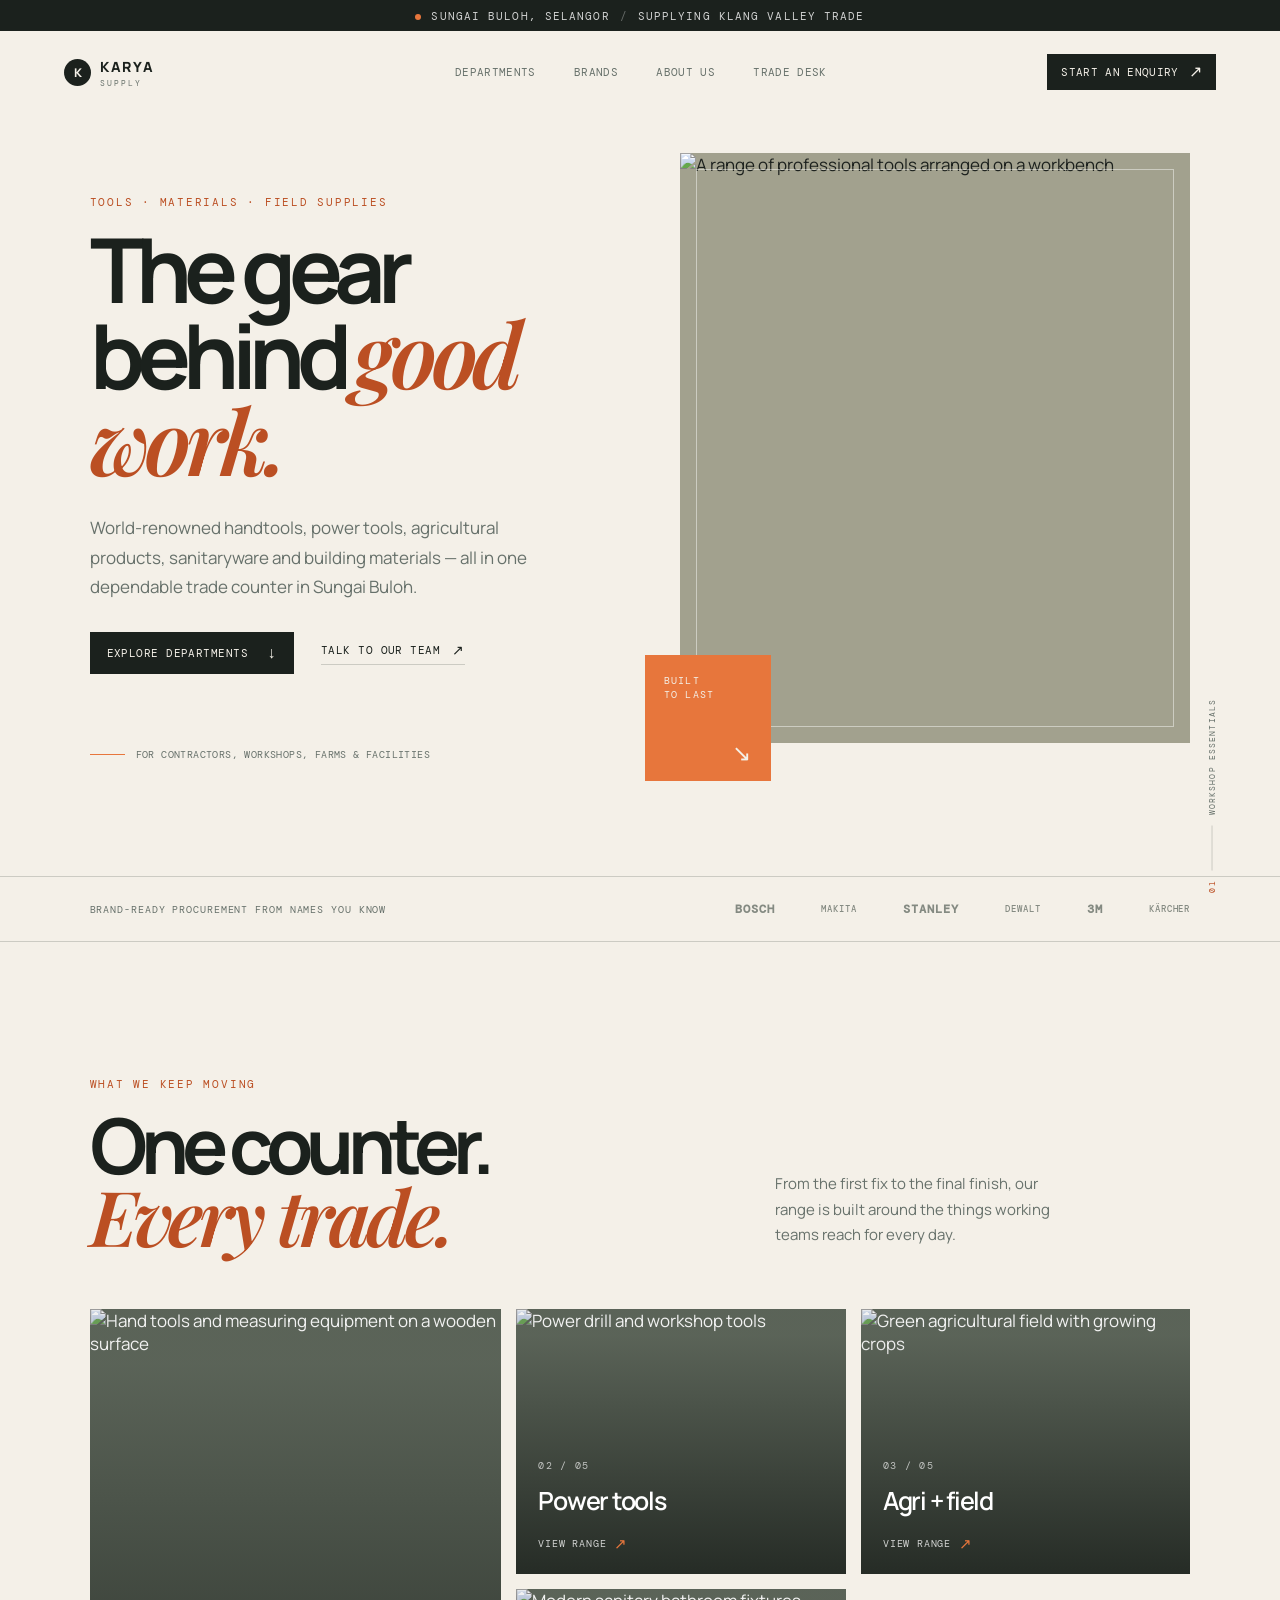
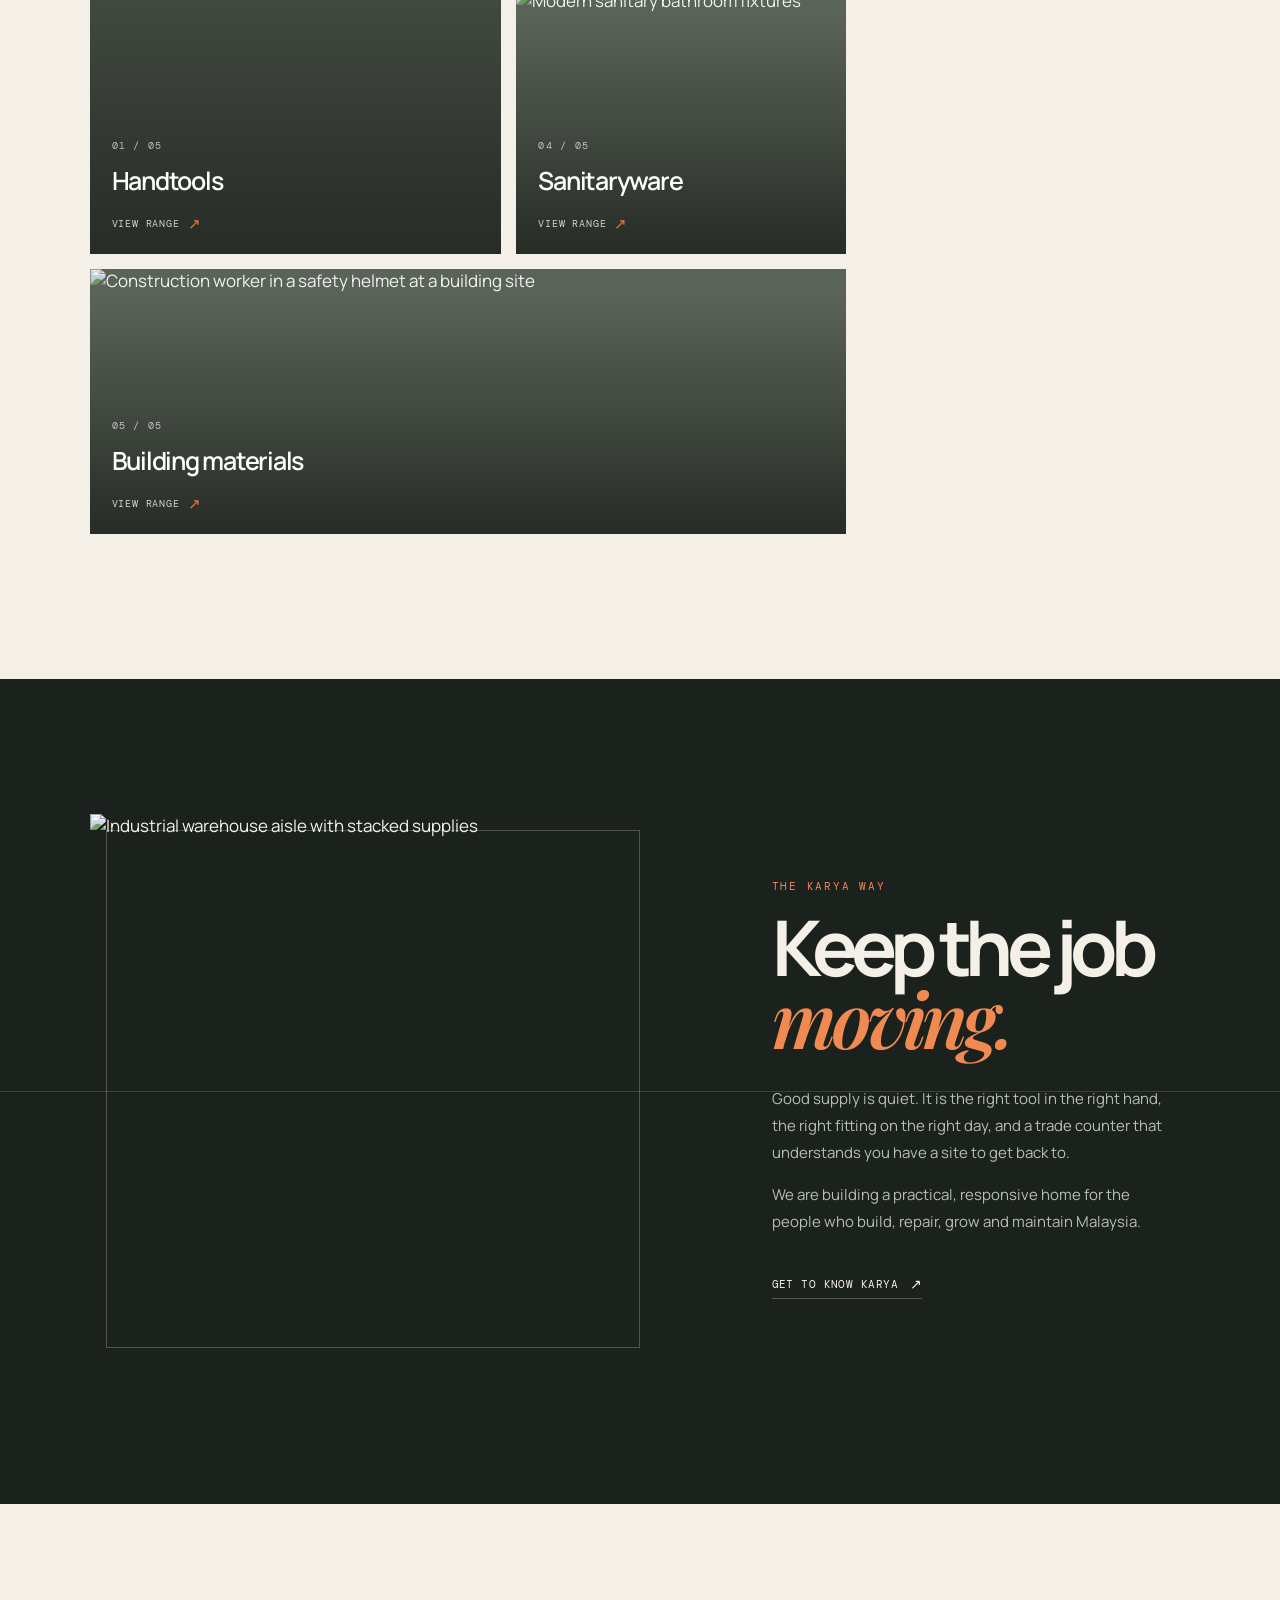
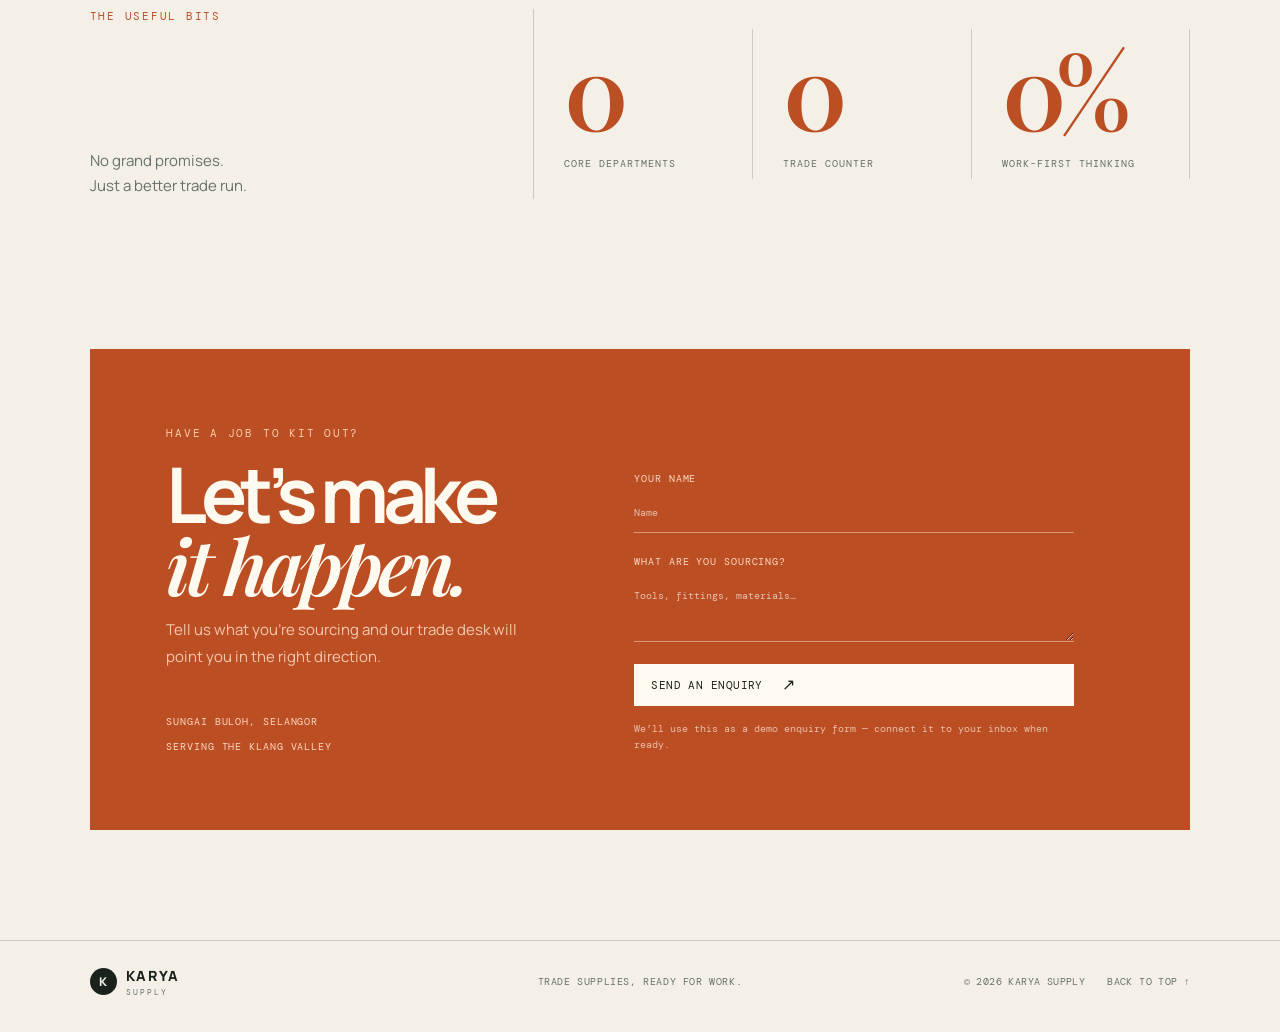
==== karya-supply/index.html @ 3ba74469 "Add files via upload" ====
<!doctype html>
<html lang="en">
  <head>
    <meta charset="UTF-8" />
    <meta name="viewport" content="width=device-width, initial-scale=1.0" />
    <meta name="theme-color" content="#f4f0e8" />
    <meta name="description" content="Karya Supply — dependable trade supplies for Sungai Buloh and the Klang Valley." />
    <title>Karya Supply — Trade supplies, ready for work</title>
    <link rel="preconnect" href="https://fonts.googleapis.com" />
    <link rel="preconnect" href="https://fonts.gstatic.com" crossorigin />
    <link href="https://fonts.googleapis.com/css2?family=DM+Mono:wght@400;500&family=Manrope:wght@400;500;600;700;800&family=Playfair+Display:ital,wght@0,600;1,600&display=swap" rel="stylesheet" />
    <style id="local-preview-fallback">
      :root { --paper:#f4f0e8; --ink:#1b211d; --muted:#67716b; --orange:#bb4f23; --serif:Georgia,serif; --mono:monospace; }
      * { box-sizing:border-box; } body { margin:0; color:var(--ink); background:var(--paper); font-family:Arial,sans-serif; } img { display:block; width:100%; height:100%; object-fit:cover; } a { color:inherit; text-decoration:none; }
      .announcement { display:flex; justify-content:center; gap:10px; padding:8px 20px; color:#fff; background:var(--ink); font:10px var(--mono); letter-spacing:.08em; text-transform:uppercase; }.announcement-dot { width:6px; height:6px; margin-top:2px; border-radius:50%; background:#e7763c; }
      .site-header { display:flex; align-items:center; justify-content:space-between; max-width:1440px; margin:auto; padding:23px 6vw; }.wordmark { display:flex; gap:9px; align-items:center; font-weight:800; letter-spacing:.12em; }.wordmark-symbol { display:grid; width:27px; height:27px; place-items:center; color:var(--paper); background:var(--ink); border-radius:50%; }.wordmark small { display:block; color:var(--muted); font:8px var(--mono); letter-spacing:.2em; }.desktop-nav { display:flex; gap:35px; color:var(--muted); font:10px var(--mono); text-transform:uppercase; }.header-cta { padding:12px 15px; color:var(--paper); background:var(--ink); font:10px var(--mono); text-transform:uppercase; }.menu-toggle,.mobile-menu { display:none; }
      .section-pad { max-width:1440px; margin:auto; padding-right:7vw; padding-left:7vw; }.hero { display:grid; grid-template-columns:.83fr 1fr; gap:8vw; align-items:center; min-height:690px; padding-top:40px; padding-bottom:95px; }.eyebrow { margin:0 0 18px; color:var(--orange); font:10px var(--mono); letter-spacing:.14em; text-transform:uppercase; }.hero-title,h2 { margin:0; font-size:clamp(55px,7vw,105px); letter-spacing:-.08em; line-height:.93; }.hero-title em,h2 em { color:var(--orange); font-family:var(--serif); }.hero-lede { max-width:440px; margin:30px 0; color:var(--muted); line-height:1.7; }.hero-actions { display:flex; gap:25px; align-items:center; }.button { display:inline-flex; gap:18px; padding:15px 17px; border:0; font:10px var(--mono); text-transform:uppercase; }.button-dark { color:var(--paper); background:var(--ink); }.hero-footnote { display:flex; gap:10px; align-items:center; margin-top:72px; color:var(--muted); font:9px var(--mono); text-transform:uppercase; }.line { width:35px; height:1px; background:var(--orange); }
      .hero-media-wrap { position:relative; padding:0 0 38px 35px; }.hero-media { height:590px; overflow:hidden; }.hero-stamp { position:absolute; bottom:0; left:0; display:flex; width:126px; height:126px; flex-direction:column; justify-content:space-between; padding:19px; color:var(--paper); background:#e7763c; font:10px/1.35 var(--mono); letter-spacing:.12em; }.hero-label { position:absolute; right:-25px; bottom:80px; color:var(--muted); font:8px var(--mono); letter-spacing:.1em; transform:rotate(-90deg); }.brand-strip { display:flex; justify-content:space-between; align-items:center; max-width:1440px; margin:auto; padding:24px 7vw; border-block:1px solid rgba(27,33,29,.18); color:var(--muted); font:9px var(--mono); text-transform:uppercase; }.brand-list { display:flex; gap:35px; align-items:center; color:#697169; font-weight:800; }.departments { padding-top:120px; padding-bottom:130px; }.section-heading { display:flex; justify-content:space-between; align-items:end; margin-bottom:50px; }.section-intro { max-width:310px; color:var(--muted); line-height:1.7; }.category-grid { display:grid; grid-template-columns:1.25fr 1fr 1fr; grid-auto-rows:265px; gap:15px; }.category-card { position:relative; overflow:hidden; color:#fff; background:#66705f; }.category-card img { filter:saturate(.65); transition:transform .6s ease; }.category-card:hover img { transform:scale(1.05); }.category-shade { position:absolute; inset:0; background:linear-gradient(180deg,transparent 15%,rgba(20,25,21,.8)); }.category-content { position:absolute; right:22px; bottom:20px; left:22px; }.category-index { font:9px var(--mono); color:#fff9; }.category-card h3 { margin:12px 0; font-size:25px; }.category-link { font:9px var(--mono); text-transform:uppercase; }.category-large { grid-row:span 2; }.category-wide { grid-column:span 2; }.split-story { display:grid; grid-template-columns:1.15fr .85fr; gap:9vw; align-items:center; max-width:none; padding-top:135px; padding-bottom:140px; color:var(--paper); background:var(--ink); }.story-media { height:550px; }.story-copy { max-width:400px; }.story-copy p:not(.eyebrow) { color:#b7beb7; line-height:1.8; }.numbers { display:grid; grid-template-columns:.7fr 1.3fr; gap:90px; padding-top:105px; padding-bottom:120px; }.numbers-grid { display:grid; grid-template-columns:repeat(3,1fr); border-left:1px solid rgba(27,33,29,.18); }.number-item { padding:20px 30px; border-right:1px solid rgba(27,33,29,.18); }.number-item strong { color:var(--orange); font:600 clamp(60px,8vw,105px) var(--serif); }.number-item span { display:block; margin-top:15px; color:var(--muted); font:9px var(--mono); text-transform:uppercase; }.contact { padding-top:30px; padding-bottom:110px; }.contact-panel { display:grid; grid-template-columns:.9fr 1.1fr; gap:8%; padding:6vw; color:var(--paper); background:var(--orange); }.contact-copy h2 em { color:var(--paper); }.contact-copy p:not(.eyebrow) { color:#f6c7af; line-height:1.7; }.enquiry-form { display:flex; flex-direction:column; gap:22px; max-width:440px; }.enquiry-form label { color:#ffd8c1; font:9px var(--mono); text-transform:uppercase; }.enquiry-form input,.enquiry-form textarea { display:block; width:100%; margin-top:8px; padding:13px 0; color:#fff; border:0; border-bottom:1px solid #fff8; background:transparent; }.form-note { color:#fff9; font:9px/1.6 var(--mono); }.site-footer { display:grid; grid-template-columns:1fr 1fr 1fr; gap:20px; padding:25px 7vw 35px; border-top:1px solid rgba(27,33,29,.18); }.site-footer p,.footer-right { color:var(--muted); font:9px var(--mono); text-transform:uppercase; }.site-footer p { text-align:center; }.footer-right { display:flex; gap:20px; justify-content:flex-end; }
      @media (max-width:720px) { .desktop-nav,.header-cta { display:none; }.hero { display:block; min-height:auto; padding-top:60px; }.hero-media-wrap { margin-top:45px; }.hero-media { height:120vw; min-height:430px; }.brand-strip,.section-heading { display:block; }.brand-list { flex-wrap:wrap; margin-top:18px; }.category-grid { grid-template-columns:1fr 1fr; grid-auto-rows:210px; }.category-large { grid-row:span 2; }.category-wide { grid-column:span 2; }.split-story,.numbers,.contact-panel { display:block; }.story-media { height:70vw; min-height:330px; margin-bottom:50px; }.numbers-grid { margin-top:35px; }.number-item { padding:10px; }.site-footer { display:block; }.site-footer p { text-align:left; }.footer-right { justify-content:flex-start; margin-top:15px; } }
    </style>
    <link rel="stylesheet" href="./styles.css" />
    <style id="type-scale-overrides">
      body { font-size: 17px; }
      .announcement { font-size: 11px; }
      .wordmark { font-size: 14px; }
      .wordmark small { font-size: 8px; }
      .desktop-nav, .header-cta { font-size: 11px; }
      .eyebrow { font-size: 11px; }
      .hero-lede { font-size: 17px; }
      .button, .text-link { font-size: 11px; }
      .hero-footnote { font-size: 10px; }
      .brand-strip p, .category-index, .category-link, .contact-meta { font-size: 10px; }
      .section-intro, .story-copy > p:not(.eyebrow), .numbers-note, .contact-copy > p:not(.eyebrow) { font-size: 15px; }
      .number-item span, .form-note, .site-footer > p, .footer-right { font-size: 10px; }
      .enquiry-form label { font-size: 10px; }
      .site-footer { font-size: 12px; }
      @media (max-width: 440px) { .announcement { font-size: 10px; } .hero-lede { font-size: 16px; } }
    </style>
  </head>
  <body>
    <div class="announcement"><span class="announcement-dot"></span> Sungai Buloh, Selangor <span class="announcement-separator">/</span> Supplying Klang Valley trade</div>
    <header class="site-header" id="top">
      <a class="wordmark" href="#top" aria-label="Karya Supply home"><span class="wordmark-symbol">K</span><span>KARYA <small>SUPPLY</small></span></a>
      <nav class="desktop-nav" aria-label="Main navigation">
        <a href="#departments">Departments</a>
        <a href="#brands">Brands</a>
        <a href="#about">About us</a>
        <a href="#contact">Trade desk</a>
      </nav>
      <a class="header-cta" href="#contact">Start an enquiry <span>↗</span></a>
      <button class="menu-toggle" type="button" aria-label="Open menu" aria-expanded="false"><span></span><span></span></button>
    </header>

    <main>
      <section class="hero section-pad">
        <div class="hero-copy">
          <p class="eyebrow hero-eyebrow">Tools · materials · field supplies</p>
          <h1 class="hero-title">The gear<br />behind <em>good work.</em></h1>
          <p class="hero-lede">World-renowned handtools, power tools, agricultural products, sanitaryware and building materials — all in one dependable trade counter in Sungai Buloh.</p>
          <div class="hero-actions">
            <a class="button button-dark" href="#departments">Explore departments <span>↓</span></a>
            <a class="text-link" href="#contact">Talk to our team <span>↗</span></a>
          </div>
          <div class="hero-footnote"><span class="line"></span><span>For contractors, workshops, farms &amp; facilities</span></div>
        </div>
        <div class="hero-media-wrap">
          <div class="hero-media image-frame"><img src="https://images.unsplash.com/photo-1586864387967-d02ef85d93e8?auto=format&fit=crop&w=1200&q=85" alt="A range of professional tools arranged on a workbench" /></div>
          <div class="hero-stamp"><span>BUILT<br />TO LAST</span><span class="stamp-arrow">↘</span></div>
          <div class="hero-label"><span>01</span><span class="hero-label-line"></span><span>WORKSHOP ESSENTIALS</span></div>
        </div>
      </section>

      <section class="brand-strip" id="brands" aria-label="Leading global brands">
        <p>Brand-ready procurement from names you know</p>
        <div class="brand-list"><span>BOSCH</span><span>MAKITA</span><span>STANLEY</span><span>DEWALT</span><span>3M</span><span>KÄRCHER</span></div>
      </section>

      <section class="departments section-pad" id="departments">
        <div class="section-heading">
          <div><p class="eyebrow">What we keep moving</p><h2>One counter.<br /><em>Every trade.</em></h2></div>
          <p class="section-intro">From the first fix to the final finish, our range is built around the things working teams reach for every day.</p>
        </div>
        <div class="category-grid">
          <a class="category-card category-large reveal-card" href="#contact">
            <img src="https://images.unsplash.com/photo-1581147036324-c17ac41a2e4a?auto=format&fit=crop&w=1200&q=85" alt="Hand tools and measuring equipment on a wooden surface" loading="lazy" />
            <div class="category-shade"></div><div class="category-content"><span class="category-index">01 / 05</span><h3>Handtools</h3><span class="category-link">View range <b>↗</b></span></div>
          </a>
          <a class="category-card reveal-card" href="#contact">
            <img src="https://images.unsplash.com/photo-1504148455328-c376907d081c?auto=format&fit=crop&w=900&q=85" alt="Power drill and workshop tools" loading="lazy" />
            <div class="category-shade"></div><div class="category-content"><span class="category-index">02 / 05</span><h3>Power tools</h3><span class="category-link">View range <b>↗</b></span></div>
          </a>
          <a class="category-card reveal-card" href="#contact">
            <img src="https://images.unsplash.com/photo-1592982537447-6f2a6a0a92a1?auto=format&fit=crop&w=900&q=85" alt="Green agricultural field with growing crops" loading="lazy" />
            <div class="category-shade"></div><div class="category-content"><span class="category-index">03 / 05</span><h3>Agri + field</h3><span class="category-link">View range <b>↗</b></span></div>
          </a>
          <a class="category-card reveal-card" href="#contact">
            <img src="https://images.unsplash.com/photo-1584622650111-993a426fbf0a?auto=format&fit=crop&w=900&q=85" alt="Modern sanitary bathroom fixtures" loading="lazy" />
            <div class="category-shade"></div><div class="category-content"><span class="category-index">04 / 05</span><h3>Sanitaryware</h3><span class="category-link">View range <b>↗</b></span></div>
          </a>
          <a class="category-card category-wide reveal-card" href="#contact">
            <img src="https://images.unsplash.com/photo-1504917595217-d4dc5ebe6122?auto=format&fit=crop&w=1200&q=85" alt="Construction worker in a safety helmet at a building site" loading="lazy" />
            <div class="category-shade"></div><div class="category-content"><span class="category-index">05 / 05</span><h3>Building materials</h3><span class="category-link">View range <b>↗</b></span></div>
          </a>
        </div>
      </section>

      <section class="split-story section-pad" id="about">
        <div class="story-media image-frame reveal-image"><img src="https://images.unsplash.com/photo-1586528116311-ad8dd3c8310d?auto=format&fit=crop&w=1200&q=85" alt="Industrial warehouse aisle with stacked supplies" loading="lazy" /></div>
        <div class="story-copy">
          <p class="eyebrow">The Karya way</p>
          <h2>Keep the job<br /><em>moving.</em></h2>
          <p>Good supply is quiet. It is the right tool in the right hand, the right fitting on the right day, and a trade counter that understands you have a site to get back to.</p>
          <p>We are building a practical, responsive home for the people who build, repair, grow and maintain Malaysia.</p>
          <a class="text-link text-link-dark" href="#contact">Get to know Karya <span>↗</span></a>
        </div>
      </section>

      <section class="numbers section-pad">
        <div class="numbers-head"><p class="eyebrow">The useful bits</p><p class="numbers-note">No grand promises.<br />Just a better trade run.</p></div>
        <div class="numbers-grid">
          <div class="number-item"><strong data-count="5">0</strong><span>core departments</span></div>
          <div class="number-item"><strong data-count="1">0</strong><span>trade counter</span></div>
          <div class="number-item"><strong data-count="100" data-suffix="%">0%</strong><span>work-first thinking</span></div>
        </div>
      </section>

      <section class="contact section-pad" id="contact">
        <div class="contact-panel">
          <div class="contact-copy"><p class="eyebrow">Have a job to kit out?</p><h2>Let’s make<br /><em>it happen.</em></h2><p>Tell us what you’re sourcing and our trade desk will point you in the right direction.</p><div class="contact-meta"><span>Sungai Buloh, Selangor</span><span>Serving the Klang Valley</span></div></div>
          <form class="enquiry-form" id="enquiryForm">
            <label>Your name<input name="name" type="text" placeholder="Name" required /></label>
            <label>What are you sourcing?<textarea name="message" placeholder="Tools, fittings, materials…" rows="3" required></textarea></label>
            <button class="button button-light" type="submit">Send an enquiry <span>↗</span></button>
            <p class="form-note" id="formNote" aria-live="polite">We’ll use this as a demo enquiry form — connect it to your inbox when ready.</p>
          </form>
        </div>
      </section>
    </main>

    <footer class="site-footer"><a class="wordmark wordmark-footer" href="#top"><span class="wordmark-symbol">K</span><span>KARYA <small>SUPPLY</small></span></a><p>Trade supplies, ready for work.</p><div class="footer-right"><span>© 2026 Karya Supply</span><a href="#top">Back to top ↑</a></div></footer>
    <div class="mobile-menu" aria-hidden="true"><a href="#departments">Departments</a><a href="#brands">Brands</a><a href="#about">About us</a><a href="#contact">Trade desk</a></div>

    <script src="https://cdn.jsdelivr.net/npm/gsap@3.15.0/dist/gsap.min.js"></script>
    <script src="https://cdn.jsdelivr.net/npm/gsap@3.15.0/dist/ScrollTrigger.min.js"></script>
    <script src="./script.js"></script>
  </body>
</html>
---- karya-supply/styles.css ----
:root {
  --paper: #f4f0e8;
  --paper-deep: #e9e4d8;
  --ink: #1b211d;
  --muted: #67716b;
  --line: rgba(27, 33, 29, .18);
  --orange: #e7763c;
  --orange-dark: #bb4f23;
  --cream: #fffaf0;
  --serif: 'Playfair Display', Georgia, serif;
  --sans: 'Manrope', Arial, sans-serif;
  --mono: 'DM Mono', monospace;
}

* { box-sizing: border-box; }
html { scroll-behavior: smooth; }
body { margin: 0; min-width: 320px; color: var(--ink); background: var(--paper); font-family: var(--sans); }
body.menu-open { overflow: hidden; }
img { display: block; width: 100%; height: 100%; object-fit: cover; }
a { color: inherit; text-decoration: none; }
button, input, textarea { font: inherit; }
button { cursor: pointer; }

.announcement { display: flex; justify-content: center; align-items: center; gap: 10px; min-height: 31px; padding: 7px 20px; color: rgba(255,255,255,.8); background: var(--ink); font-family: var(--mono); font-size: 9px; letter-spacing: .1em; text-align: center; text-transform: uppercase; }
.announcement-dot { width: 6px; height: 6px; border-radius: 50%; background: var(--orange); }.announcement-separator { color: rgba(255,255,255,.32); }
.site-header { position: relative; z-index: 10; display: flex; align-items: center; justify-content: space-between; max-width: 1440px; margin: 0 auto; padding: 23px clamp(22px, 5vw, 70px); }
.wordmark { display: inline-flex; gap: 9px; align-items: center; font-size: 12px; font-weight: 800; letter-spacing: .12em; }.wordmark small { display: block; margin-top: 2px; color: var(--muted); font-family: var(--mono); font-size: 7px; font-weight: 400; letter-spacing: .26em; }.wordmark-symbol { display: grid; width: 27px; height: 27px; place-items: center; color: var(--paper); background: var(--ink); border-radius: 50%; font-size: 12px; font-weight: 800; letter-spacing: 0; }
.desktop-nav { display: flex; gap: clamp(20px, 3vw, 45px); margin-left: 80px; color: var(--muted); font-family: var(--mono); font-size: 9px; letter-spacing: .03em; text-transform: uppercase; }.desktop-nav a, .footer-right a { transition: color .2s ease; }.desktop-nav a:hover, .footer-right a:hover { color: var(--orange-dark); }
.header-cta { display: inline-flex; gap: 10px; align-items: center; padding: 11px 14px; color: var(--paper); background: var(--ink); font-family: var(--mono); font-size: 9px; letter-spacing: .03em; text-transform: uppercase; transition: background .2s ease, transform .2s ease; }.header-cta:hover { background: var(--orange-dark); transform: translateY(-2px); }.header-cta span, .button span { font-size: 16px; line-height: .6; }
.menu-toggle { display: none; border: 0; background: transparent; }.menu-toggle span { display: block; width: 23px; height: 1px; margin: 5px 0; background: var(--ink); }

.section-pad { max-width: 1440px; margin: 0 auto; padding-right: clamp(22px, 7vw, 118px); padding-left: clamp(22px, 7vw, 118px); }
.hero { display: grid; grid-template-columns: minmax(300px, .83fr) minmax(400px, 1fr); gap: clamp(45px, 8vw, 150px); align-items: center; min-height: 690px; padding-top: 40px; padding-bottom: 95px; }.hero-copy { padding: 22px 0 0; }.eyebrow { margin: 0 0 18px; color: var(--orange-dark); font-family: var(--mono); font-size: 9px; letter-spacing: .16em; text-transform: uppercase; }.hero-title, h2 { margin: 0; font-size: clamp(55px, 7vw, 105px); font-weight: 700; letter-spacing: -.085em; line-height: .93; }.hero-title em, h2 em { color: var(--orange-dark); font-family: var(--serif); font-weight: 600; letter-spacing: -.06em; }.hero-lede { max-width: 440px; margin: 30px 0 30px; color: var(--muted); font-size: 15px; line-height: 1.75; }.hero-actions { display: flex; gap: 27px; align-items: center; }.button { display: inline-flex; gap: 19px; align-items: center; border: 0; padding: 14px 17px; font-family: var(--mono); font-size: 9px; letter-spacing: .04em; text-transform: uppercase; transition: background .2s ease, color .2s ease, transform .2s ease; }.button:hover { transform: translateY(-2px); }.button-dark { color: var(--paper); background: var(--ink); }.button-dark:hover { background: var(--orange-dark); }.button-light { color: var(--ink); background: var(--cream); }.button-light:hover { color: var(--cream); background: var(--orange); }.text-link { display: inline-flex; gap: 12px; align-items: center; border-bottom: 1px solid var(--line); padding-bottom: 5px; font-family: var(--mono); font-size: 9px; letter-spacing: .04em; text-transform: uppercase; transition: color .2s ease, border-color .2s ease; }.text-link:hover { color: var(--orange-dark); border-color: var(--orange-dark); }.text-link span { font-size: 14px; }.hero-footnote { display: flex; gap: 11px; align-items: center; margin-top: 74px; color: var(--muted); font-family: var(--mono); font-size: 8px; letter-spacing: .04em; text-transform: uppercase; }.line { display: block; width: 35px; height: 1px; background: var(--orange); }
.hero-media-wrap { position: relative; padding: 0 0 38px 35px; }.hero-media { height: min(590px, 62vw); min-height: 480px; overflow: hidden; background: #a2a18e; }.hero-media img { filter: saturate(.78); }.image-frame { position: relative; }.image-frame::before { position: absolute; z-index: 1; inset: 16px; border: 1px solid rgba(255,255,255,.45); pointer-events: none; content: ''; }.hero-stamp { position: absolute; z-index: 2; bottom: 0; left: 0; display: flex; width: 126px; height: 126px; flex-direction: column; justify-content: space-between; padding: 19px; color: var(--paper); background: var(--orange); font-family: var(--mono); font-size: 10px; line-height: 1.35; letter-spacing: .12em; }.stamp-arrow { align-self: flex-end; font-size: 23px; line-height: .8; }.hero-label { position: absolute; right: -26px; bottom: 82px; display: flex; gap: 10px; align-items: center; color: var(--muted); font-family: var(--mono); font-size: 8px; letter-spacing: .14em; text-transform: uppercase; transform: rotate(-90deg); transform-origin: right bottom; }.hero-label > span:first-child { color: var(--orange-dark); }.hero-label-line { display: block; width: 45px; height: 1px; background: var(--line); }

.brand-strip { display: flex; align-items: center; justify-content: space-between; max-width: 1440px; margin: 0 auto; padding: 24px clamp(22px, 7vw, 118px); border-top: 1px solid var(--line); border-bottom: 1px solid var(--line); }.brand-strip p { margin: 0; color: var(--muted); font-family: var(--mono); font-size: 8px; letter-spacing: .09em; text-transform: uppercase; }.brand-list { display: flex; gap: clamp(18px, 3.6vw, 52px); align-items: center; color: #697169; font-size: 12px; font-weight: 800; letter-spacing: .08em; opacity: .8; }.brand-list span:nth-child(even) { font-size: 9px; font-weight: 500; }

.departments { padding-top: 135px; padding-bottom: 145px; }.section-heading { display: flex; align-items: flex-end; justify-content: space-between; margin-bottom: 55px; }.section-heading h2, .story-copy h2, .contact-copy h2 { font-size: clamp(48px, 6vw, 82px); }.section-intro { max-width: 305px; margin: 0 10% 6px 0; color: var(--muted); font-size: 13px; line-height: 1.7; }.category-grid { display: grid; grid-template-columns: 1.25fr 1fr 1fr; grid-auto-rows: 265px; gap: 15px; }.category-card { position: relative; min-height: 255px; overflow: hidden; color: #fff; background: #5f685c; }.category-card img { transition: transform .7s cubic-bezier(.2,.7,.2,1); filter: saturate(.65); }.category-card:hover img { transform: scale(1.05); }.category-shade { position: absolute; inset: 0; background: linear-gradient(180deg, rgba(20,25,21,.06) 10%, rgba(20,25,21,.76) 100%); }.category-content { position: absolute; right: 22px; bottom: 20px; left: 22px; }.category-index { display: block; margin-bottom: 11px; color: rgba(255,255,255,.68); font-family: var(--mono); font-size: 8px; letter-spacing: .13em; }.category-card h3 { margin: 0 0 16px; font-size: 25px; font-weight: 600; letter-spacing: -.05em; }.category-link { display: flex; gap: 8px; align-items: center; color: rgba(255,255,255,.78); font-family: var(--mono); font-size: 8px; letter-spacing: .08em; text-transform: uppercase; }.category-link b { color: var(--orange); font-size: 15px; font-weight: 400; }.category-large { grid-row: span 2; }.category-wide { grid-column: span 2; }

.split-story { display: grid; grid-template-columns: 1.15fr .85fr; gap: clamp(45px, 9vw, 145px); align-items: center; padding-top: 135px; padding-bottom: 140px; color: var(--paper); background: var(--ink); }.split-story::before { position: absolute; left: 0; width: 100vw; height: 1px; background: rgba(255,255,255,.14); content: ''; }.split-story { position: relative; }.story-media { height: 550px; overflow: hidden; }.story-media img { filter: saturate(.58); }.split-story .image-frame::before { border-color: rgba(255,255,255,.23); }.story-copy { max-width: 400px; }.story-copy .eyebrow { color: #ee8956; }.story-copy h2 em { color: #f18a51; }.story-copy > p:not(.eyebrow) { color: #b7beb7; font-size: 13px; line-height: 1.8; }.story-copy h2 + p { margin-top: 29px; }.text-link-dark { margin-top: 25px; color: var(--paper); border-color: rgba(255,255,255,.25); }

.numbers { display: grid; grid-template-columns: .7fr 1.3fr; gap: 90px; padding-top: 105px; padding-bottom: 120px; }.numbers-head { display: flex; flex-direction: column; justify-content: space-between; min-height: 190px; }.numbers-note { margin: 0; color: var(--muted); font-size: 13px; line-height: 1.7; }.numbers-grid { display: grid; grid-template-columns: repeat(3, 1fr); align-items: center; border-left: 1px solid var(--line); }.number-item { display: flex; min-height: 150px; flex-direction: column; justify-content: center; padding: 0 30px; border-right: 1px solid var(--line); }.number-item strong { color: var(--orange-dark); font-family: var(--serif); font-size: clamp(60px, 8vw, 105px); font-weight: 600; letter-spacing: -.1em; line-height: 1; }.number-item span { margin-top: 17px; color: var(--muted); font-family: var(--mono); font-size: 8px; letter-spacing: .1em; text-transform: uppercase; }

.contact { padding-top: 30px; padding-bottom: 110px; }.contact-panel { display: grid; grid-template-columns: .9fr 1.1fr; gap: 8%; padding: clamp(35px, 6vw, 85px); color: var(--cream); background: var(--orange-dark); }.contact-copy { max-width: 380px; }.contact-copy .eyebrow { color: #ffcbad; }.contact-copy h2 { font-size: clamp(50px, 6vw, 82px); }.contact-copy h2 em { color: var(--cream); }.contact-copy > p:not(.eyebrow) { color: #f6c7af; font-size: 13px; line-height: 1.75; }.contact-meta { display: flex; gap: 12px; flex-direction: column; margin-top: 45px; color: #ffd8c1; font-family: var(--mono); font-size: 9px; letter-spacing: .09em; text-transform: uppercase; }.enquiry-form { display: flex; align-self: end; flex-direction: column; gap: 22px; max-width: 440px; padding-top: 20px; }.enquiry-form label { color: #ffd8c1; font-family: var(--mono); font-size: 8px; letter-spacing: .09em; text-transform: uppercase; }.enquiry-form input, .enquiry-form textarea { display: block; width: 100%; margin-top: 8px; padding: 13px 0; color: var(--cream); border: 0; border-bottom: 1px solid rgba(255,255,255,.4); outline: 0; background: transparent; resize: vertical; }.enquiry-form input::placeholder, .enquiry-form textarea::placeholder { color: rgba(255,255,255,.64); }.enquiry-form input:focus, .enquiry-form textarea:focus { border-color: var(--cream); }.form-note { margin: -7px 0 0; color: rgba(255,236,224,.7); font-family: var(--mono); font-size: 8px; line-height: 1.6; }

.site-footer { display: grid; grid-template-columns: 1fr 1fr 1fr; align-items: center; gap: 20px; max-width: 1440px; margin: 0 auto; padding: 25px clamp(22px, 7vw, 118px) 35px; border-top: 1px solid var(--line); }.wordmark-footer { font-size: 10px; }.site-footer > p { margin: 0; color: var(--muted); font-family: var(--mono); font-size: 8px; letter-spacing: .06em; text-align: center; text-transform: uppercase; }.footer-right { display: flex; gap: 22px; justify-content: flex-end; color: var(--muted); font-family: var(--mono); font-size: 8px; letter-spacing: .04em; text-transform: uppercase; }.mobile-menu { display: none; }

@media (prefers-reduced-motion: reduce) { *, *::before, *::after { scroll-behavior: auto !important; transition-duration: .01ms !important; animation-duration: .01ms !important; animation-iteration-count: 1 !important; } }
@media (max-width: 900px) { .desktop-nav { margin-left: 0; }.hero { gap: 45px; grid-template-columns: .85fr 1fr; }.hero-media-wrap { padding-left: 20px; }.brand-list { flex-wrap: wrap; justify-content: flex-end; gap: 13px 24px; }.section-intro { margin-right: 0; }.numbers { gap: 35px; } }
@media (max-width: 720px) { .site-header { padding-top: 18px; padding-bottom: 18px; }.desktop-nav, .header-cta { display: none; }.menu-toggle { display: block; }.mobile-menu { position: fixed; z-index: 9; inset: 0; display: flex; visibility: hidden; flex-direction: column; justify-content: center; gap: 23px; padding: 28px; background: var(--paper); opacity: 0; transform: translateY(-10px); }.mobile-menu.is-open { visibility: visible; opacity: 1; transform: translateY(0); }.mobile-menu a { font-size: 35px; font-weight: 700; letter-spacing: -.06em; }.hero { display: flex; min-height: auto; flex-direction: column; align-items: stretch; padding-top: 60px; padding-bottom: 80px; }.hero-title { font-size: clamp(58px, 15vw, 92px); }.hero-copy { padding-top: 0; }.hero-media-wrap { margin: 0 20px 0 0; padding-left: 15px; }.hero-media { height: 120vw; min-height: 430px; max-height: 620px; }.hero-footnote { margin-top: 45px; }.brand-strip { display: block; }.brand-list { justify-content: flex-start; margin-top: 18px; }.departments { padding-top: 90px; padding-bottom: 100px; }.section-heading { display: block; margin-bottom: 35px; }.section-intro { margin-top: 28px; }.category-grid { grid-template-columns: 1fr 1fr; grid-auto-rows: 230px; }.category-large { grid-row: span 2; }.category-wide { grid-column: span 2; }.category-card h3 { font-size: 20px; }.split-story { display: flex; flex-direction: column; align-items: stretch; padding-top: 90px; padding-bottom: 95px; }.story-media { height: 70vw; min-height: 330px; }.story-copy { max-width: none; }.numbers { display: block; padding-top: 80px; padding-bottom: 90px; }.numbers-head { min-height: auto; }.numbers-note { margin: 25px 0 35px; }.numbers-grid { border-left: 0; }.number-item { padding-right: 15px; padding-left: 15px; }.number-item:first-child { padding-left: 0; }.number-item strong { font-size: 58px; }.contact { padding-bottom: 70px; }.contact-panel { display: block; }.enquiry-form { margin-top: 55px; }.site-footer { grid-template-columns: 1fr; gap: 16px; }.site-footer > p, .footer-right { justify-content: flex-start; text-align: left; } }
@media (max-width: 440px) { .announcement { font-size: 8px; }.hero-actions { align-items: flex-start; flex-direction: column; gap: 20px; }.hero-media-wrap { margin-right: 10px; }.hero-label { right: -23px; }.category-grid { grid-auto-rows: 190px; gap: 10px; }.category-content { right: 14px; bottom: 15px; left: 14px; }.category-card h3 { margin-bottom: 10px; font-size: 17px; }.category-index, .category-link { font-size: 7px; }.numbers-grid { gap: 0; }.number-item { padding-right: 9px; padding-left: 9px; }.number-item strong { font-size: 48px; }.number-item span { font-size: 7px; line-height: 1.4; } }

/* Readability pass: keep trade-facing copy comfortable at a glance. */
body { font-size: 17px; }
.announcement { font-size: 11px; }
.wordmark { font-size: 14px; }
.wordmark small { font-size: 8px; }
.desktop-nav, .header-cta { font-size: 11px; }
.eyebrow { font-size: 11px; }
.hero-lede { font-size: 17px; }
.button, .text-link { font-size: 11px; }
.hero-footnote { font-size: 10px; }
.brand-strip p, .category-index, .category-link, .contact-meta { font-size: 10px; }
.section-intro, .story-copy > p:not(.eyebrow), .numbers-note, .contact-copy > p:not(.eyebrow) { font-size: 15px; }
.number-item span, .form-note, .site-footer > p, .footer-right { font-size: 10px; }
.enquiry-form label { font-size: 10px; }
.site-footer { font-size: 12px; }
@media (max-width: 440px) { .announcement { font-size: 10px; } .hero-lede { font-size: 16px; } }
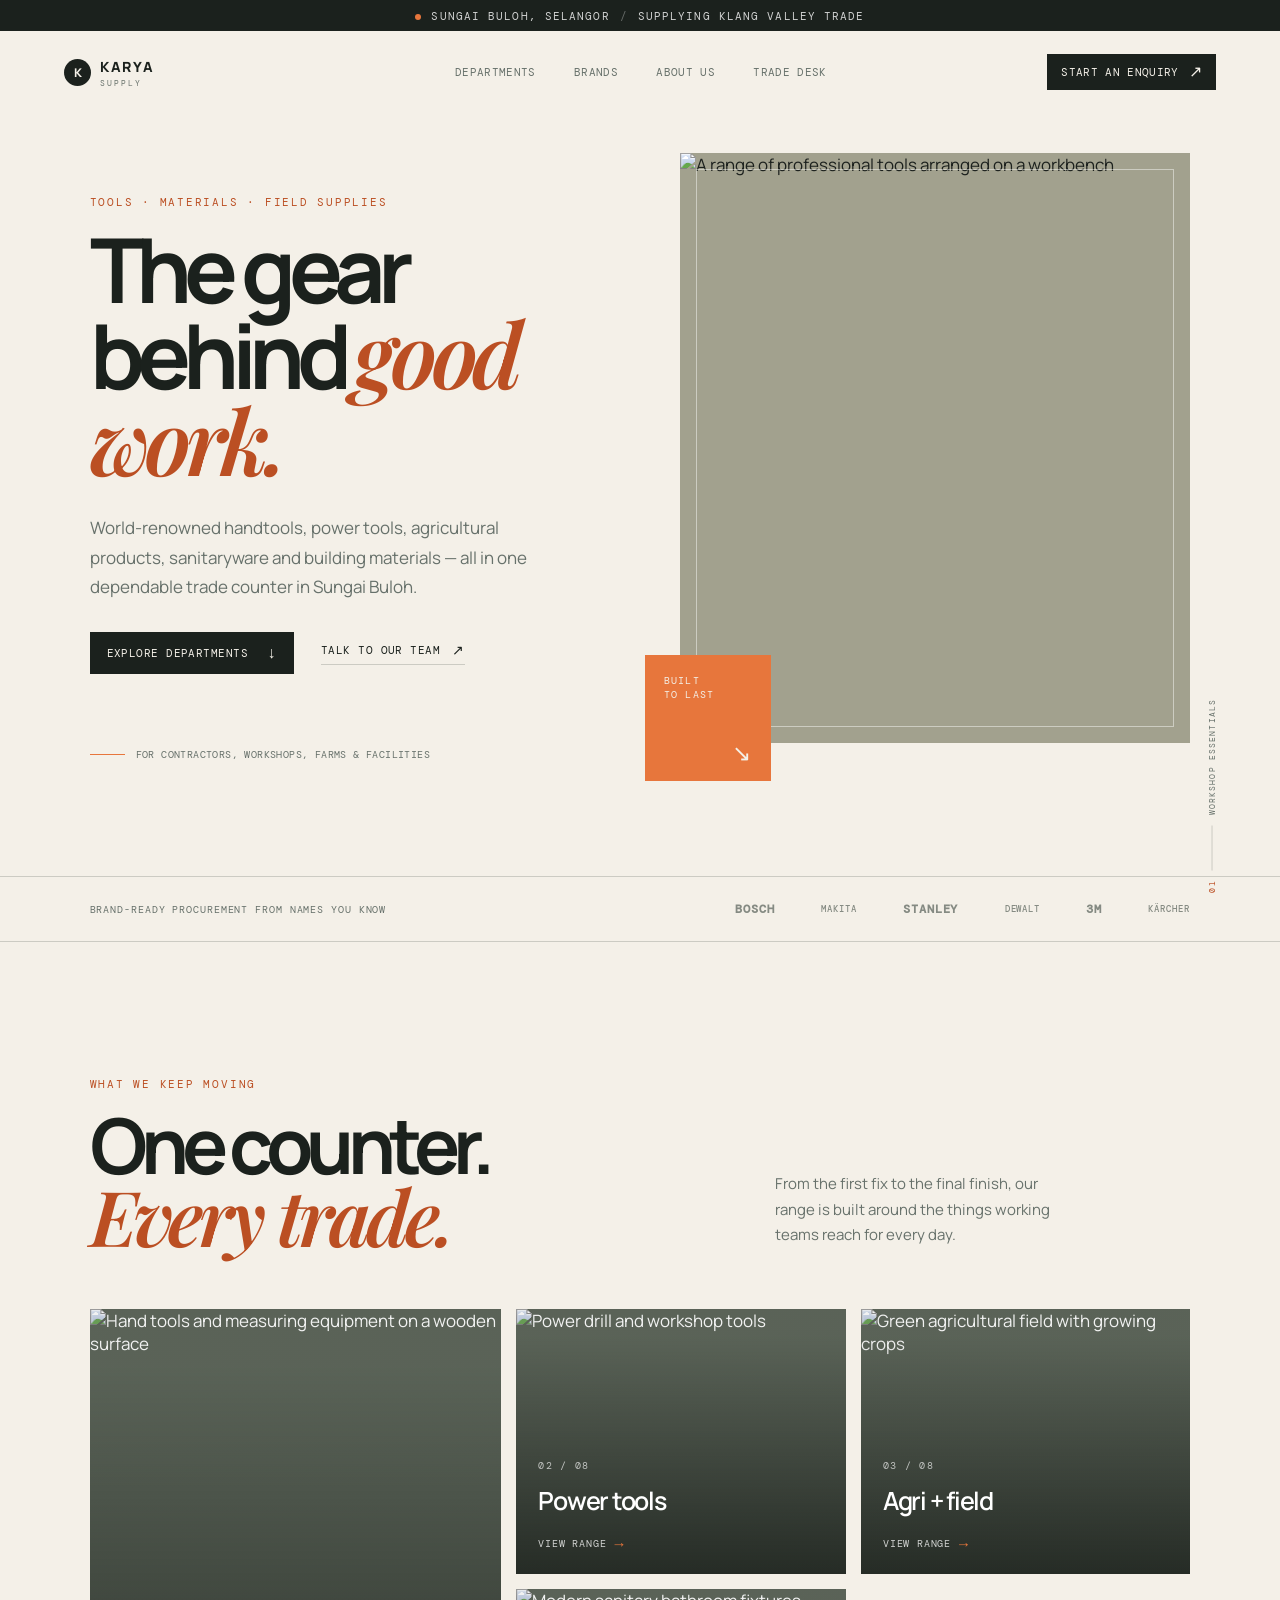
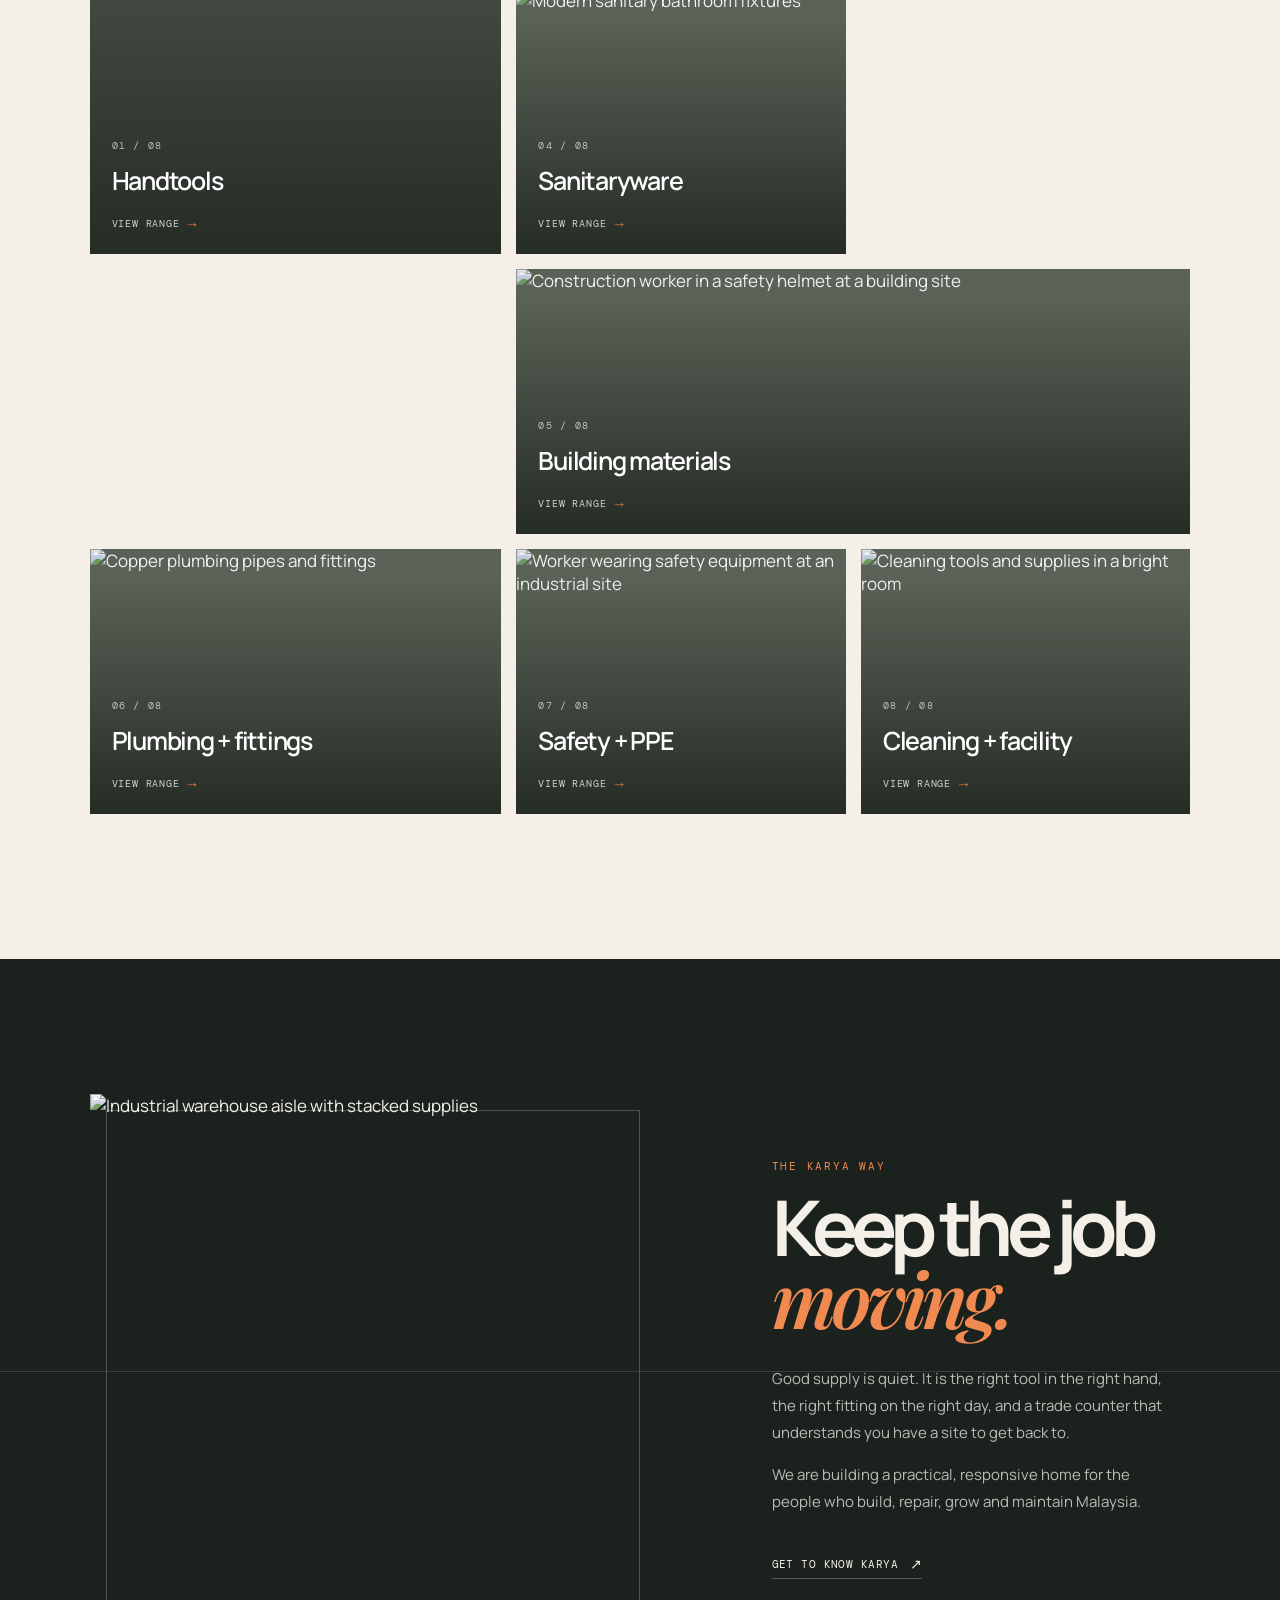
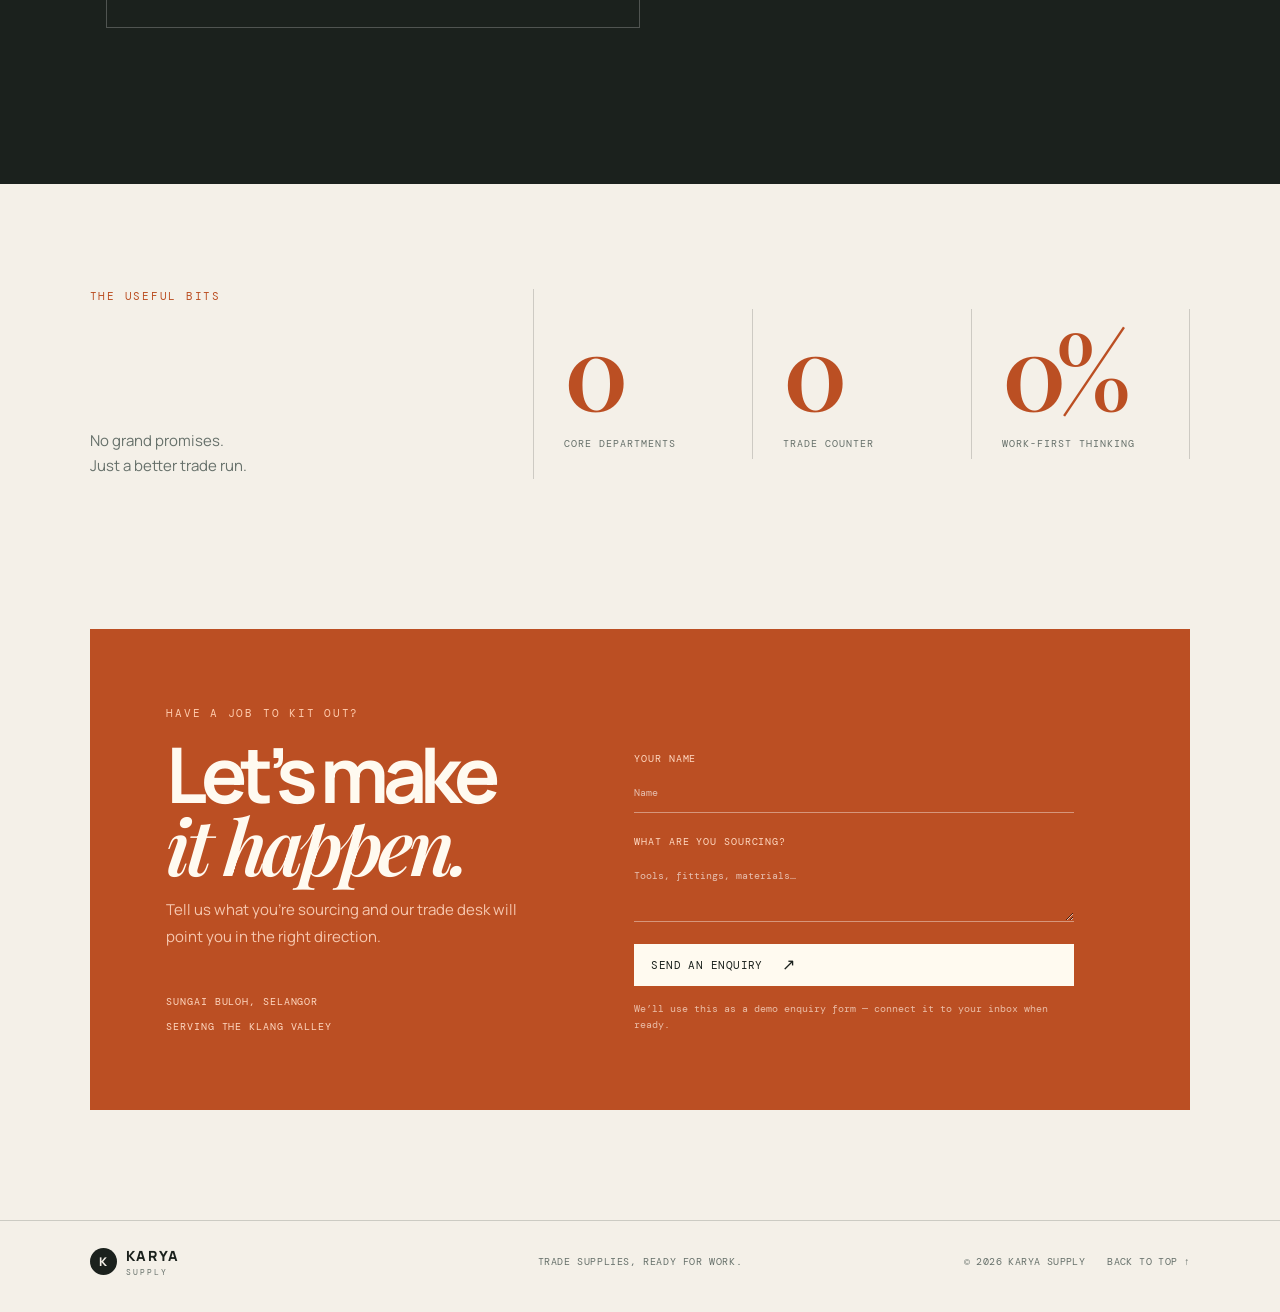
==== commit bf2ac820: "Add files via upload" ====
--- a/karya-supply/index.html
+++ b/karya-supply/index.html
@@ -34,6 +34,9 @@
       .number-item span, .form-note, .site-footer > p, .footer-right { font-size: 10px; }
       .enquiry-form label { font-size: 10px; }
       .site-footer { font-size: 12px; }
+      .category-wide { grid-column: 2 / span 2; }
+      .category-card.is-active { box-shadow: 0 0 0 2px #e7763c; }
+      .category-card.is-active .category-content { transform: translateY(-5px); }
       @media (max-width: 440px) { .announcement { font-size: 10px; } .hero-lede { font-size: 16px; } }
     </style>
   </head>
@@ -83,23 +86,35 @@
         <div class="category-grid">
           <a class="category-card category-large reveal-card" href="#contact">
             <img src="https://images.unsplash.com/photo-1581147036324-c17ac41a2e4a?auto=format&fit=crop&w=1200&q=85" alt="Hand tools and measuring equipment on a wooden surface" loading="lazy" />
-            <div class="category-shade"></div><div class="category-content"><span class="category-index">01 / 05</span><h3>Handtools</h3><span class="category-link">View range <b>↗</b></span></div>
+            <div class="category-shade"></div><div class="category-content"><span class="category-index">01 / 08</span><h3>Handtools</h3><span class="category-link">View range <b>&rarr;</b></span></div>
           </a>
           <a class="category-card reveal-card" href="#contact">
             <img src="https://images.unsplash.com/photo-1504148455328-c376907d081c?auto=format&fit=crop&w=900&q=85" alt="Power drill and workshop tools" loading="lazy" />
-            <div class="category-shade"></div><div class="category-content"><span class="category-index">02 / 05</span><h3>Power tools</h3><span class="category-link">View range <b>↗</b></span></div>
+            <div class="category-shade"></div><div class="category-content"><span class="category-index">02 / 08</span><h3>Power tools</h3><span class="category-link">View range <b>&rarr;</b></span></div>
           </a>
           <a class="category-card reveal-card" href="#contact">
             <img src="https://images.unsplash.com/photo-1592982537447-6f2a6a0a92a1?auto=format&fit=crop&w=900&q=85" alt="Green agricultural field with growing crops" loading="lazy" />
-            <div class="category-shade"></div><div class="category-content"><span class="category-index">03 / 05</span><h3>Agri + field</h3><span class="category-link">View range <b>↗</b></span></div>
+            <div class="category-shade"></div><div class="category-content"><span class="category-index">03 / 08</span><h3>Agri + field</h3><span class="category-link">View range <b>&rarr;</b></span></div>
           </a>
           <a class="category-card reveal-card" href="#contact">
             <img src="https://images.unsplash.com/photo-1584622650111-993a426fbf0a?auto=format&fit=crop&w=900&q=85" alt="Modern sanitary bathroom fixtures" loading="lazy" />
-            <div class="category-shade"></div><div class="category-content"><span class="category-index">04 / 05</span><h3>Sanitaryware</h3><span class="category-link">View range <b>↗</b></span></div>
+            <div class="category-shade"></div><div class="category-content"><span class="category-index">04 / 08</span><h3>Sanitaryware</h3><span class="category-link">View range <b>&rarr;</b></span></div>
           </a>
           <a class="category-card category-wide reveal-card" href="#contact">
             <img src="https://images.unsplash.com/photo-1504917595217-d4dc5ebe6122?auto=format&fit=crop&w=1200&q=85" alt="Construction worker in a safety helmet at a building site" loading="lazy" />
-            <div class="category-shade"></div><div class="category-content"><span class="category-index">05 / 05</span><h3>Building materials</h3><span class="category-link">View range <b>↗</b></span></div>
+            <div class="category-shade"></div><div class="category-content"><span class="category-index">05 / 08</span><h3>Building materials</h3><span class="category-link">View range <b>&rarr;</b></span></div>
+          </a>
+          <a class="category-card reveal-card" href="#contact">
+            <img src="https://images.unsplash.com/photo-1585704032915-c3400ca199e7?auto=format&fit=crop&w=900&q=85" alt="Copper plumbing pipes and fittings" loading="lazy" />
+            <div class="category-shade"></div><div class="category-content"><span class="category-index">06 / 08</span><h3>Plumbing + fittings</h3><span class="category-link">View range <b>&rarr;</b></span></div>
+          </a>
+          <a class="category-card reveal-card" href="#contact">
+            <img src="https://images.unsplash.com/photo-1581094794329-c8112a89af12?auto=format&fit=crop&w=900&q=85" alt="Worker wearing safety equipment at an industrial site" loading="lazy" />
+            <div class="category-shade"></div><div class="category-content"><span class="category-index">07 / 08</span><h3>Safety + PPE</h3><span class="category-link">View range <b>&rarr;</b></span></div>
+          </a>
+          <a class="category-card reveal-card" href="#contact">
+            <img src="https://images.unsplash.com/photo-1581578731548-c64695cc6952?auto=format&fit=crop&w=900&q=85" alt="Cleaning tools and supplies in a bright room" loading="lazy" />
+            <div class="category-shade"></div><div class="category-content"><span class="category-index">08 / 08</span><h3>Cleaning + facility</h3><span class="category-link">View range <b>&rarr;</b></span></div>
           </a>
         </div>
       </section>
@@ -118,7 +133,7 @@
       <section class="numbers section-pad">
         <div class="numbers-head"><p class="eyebrow">The useful bits</p><p class="numbers-note">No grand promises.<br />Just a better trade run.</p></div>
         <div class="numbers-grid">
-          <div class="number-item"><strong data-count="5">0</strong><span>core departments</span></div>
+          <div class="number-item"><strong data-count="8">0</strong><span>core departments</span></div>
           <div class="number-item"><strong data-count="1">0</strong><span>trade counter</span></div>
           <div class="number-item"><strong data-count="100" data-suffix="%">0%</strong><span>work-first thinking</span></div>
         </div>
--- a/karya-supply/styles.css
+++ b/karya-supply/styles.css
@@ -66,3 +66,12 @@
 .enquiry-form label { font-size: 10px; }
 .site-footer { font-size: 12px; }
 @media (max-width: 440px) { .announcement { font-size: 10px; } .hero-lede { font-size: 16px; } }
+/* GSAP-ready category treatment */
+.category-card img { will-change: transform; }
+.category-content { transition: transform .35s ease; }
+.category-card.is-active { box-shadow: 0 0 0 2px var(--orange); }
+.category-card.is-active img { filter: saturate(.95); }
+.category-card.is-active .category-content { transform: translateY(-5px); }
+.category-wide { grid-column: 2 / span 2; }
+.brand-strip { overflow: hidden; }
+.brand-list { will-change: transform; }
